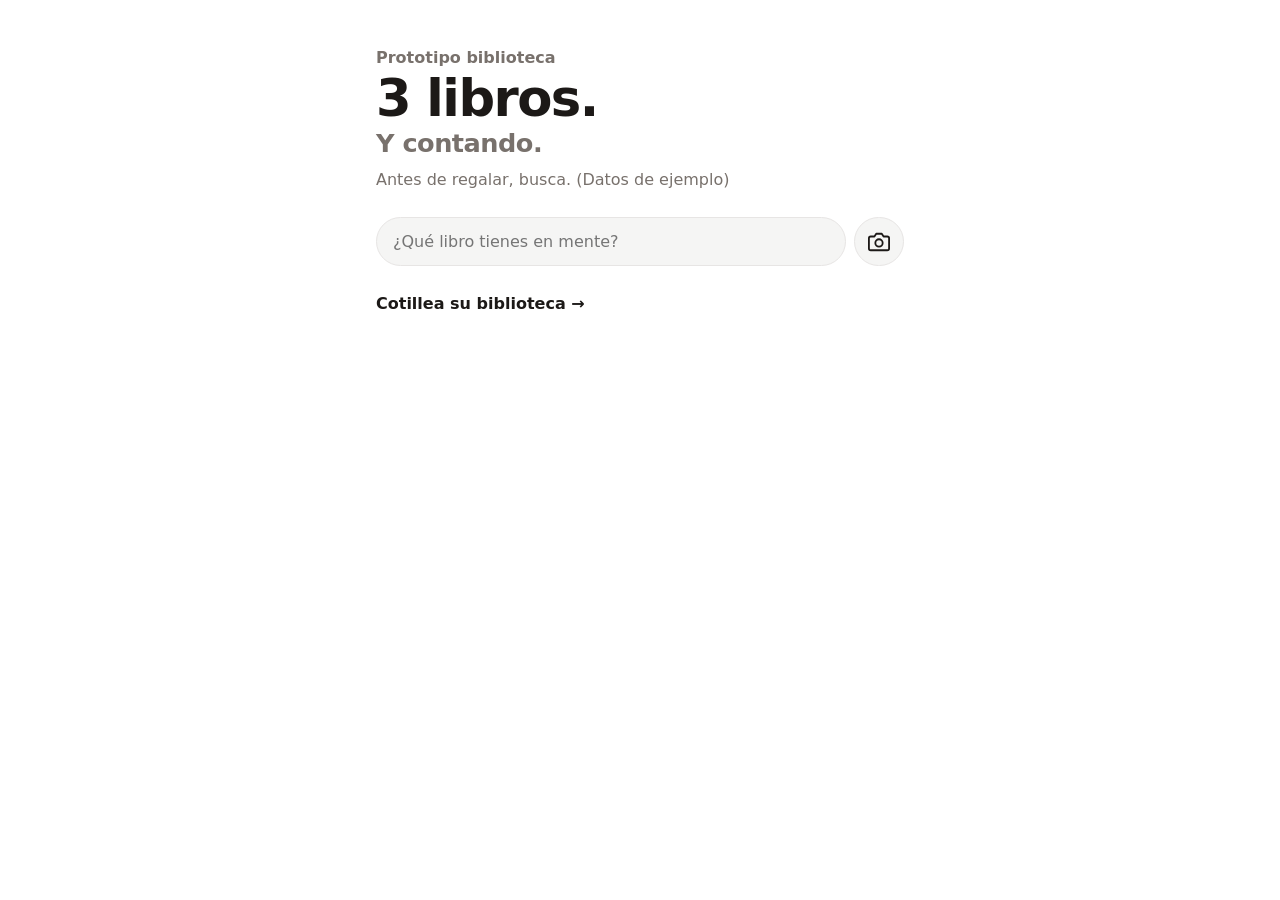
==== index.html @ fa84c727 "Initial commit" ====
<!doctype html>
<html lang="es">
<head>
  <meta charset="utf-8">
  <meta name="viewport" content="width=device-width, initial-scale=1">
  <title>Biblioteca</title>
  <link rel="stylesheet" href="tema.css">
  <link rel="stylesheet" href="estilos.css">
</head>
<body>
  <main>
    <header id="portada">
      <p id="titulo-biblioteca"></p>
      <p id="cifra">…</p>
      <p id="lema">Y contando.</p>
      <p id="resumen" class="suave">Cargando libros…</p>
    </header>

    <form id="buscador" role="search">
      <input id="consulta" type="search" placeholder="¿Qué libro tienes en mente?" autocomplete="off" enterkeyhint="search">
      <button id="camara" type="button" aria-label="Escanear código de barras">
        <svg viewBox="0 0 24 24" width="22" height="22" fill="none" stroke="currentColor" stroke-width="2" stroke-linecap="round" stroke-linejoin="round"><path d="M23 19a2 2 0 0 1-2 2H3a2 2 0 0 1-2-2V8a2 2 0 0 1 2-2h4l2-3h6l2 3h4a2 2 0 0 1 2 2z"/><circle cx="12" cy="13" r="4"/></svg>
      </button>
    </form>

    <div id="escaneado" hidden></div>
    <div id="veredicto" hidden></div>
    <button id="cotillea" type="button" hidden>Cotillea su biblioteca</button>
    <ul id="resultados"></ul>
  </main>

  <div id="escaner" class="capa" hidden>
    <div class="caja">
      <p class="caja-titulo">Dale la vuelta al libro.</p>
      <p class="suave">Enfoca el código de barras de la contraportada.</p>
      <div id="lector"></div>
      <p id="escaner-aviso" class="suave"></p>
      <button id="escaner-cerrar" type="button" class="secundario">Cancelar</button>
    </div>
  </div>

  <div id="formulario" class="capa" hidden>
    <form id="form" class="caja" novalidate>
      <p id="form-titulo" class="caja-titulo">Apúntalo.</p>
      <p id="form-sub" class="suave"></p>
      <div id="form-libro">
        <div class="opciones">
          <label><input type="radio" name="estado" value="Reservado"><span>Se lo voy a regalar</span></label>
          <label><input type="radio" name="estado" value="En casa"><span>Ya está en casa</span></label>
        </div>
        <label class="campo">Título<input name="titulo" maxlength="200" autocomplete="off"></label>
        <label class="campo">Autor<input name="autor" maxlength="200" autocomplete="off"></label>
        <label id="campo-isbn" class="campo">ISBN <span class="suave">· opcional, rellena el resto solo</span><input name="isbn" inputmode="numeric" maxlength="17" autocomplete="off"></label>
      </div>
      <label id="form-nombre" class="campo">Tu nombre <span class="suave">· opcional, solo lo verán los padres</span><input name="nombre" maxlength="60" autocomplete="given-name"></label>
      <p id="form-aviso" class="aviso"></p>
      <button id="form-enviar" type="submit" class="primario">Apuntarlo</button>
      <button id="form-cerrar" type="button" class="secundario">Cancelar</button>
    </form>
  </div>

  <script src="config.js"></script>
  <script src="textos.js"></script>
  <script src="datos-ejemplo.js"></script>
  <script src="app.js"></script>
</body>
</html>
---- tema.css ----
/* Tema visual: colores y tipografía. Cambiar este archivo cambia el aspecto, no el funcionamiento. */
:root {
  --fondo: #ffffff;
  --superficie: #f5f5f4;
  --texto: #1c1917;
  --texto-suave: #78716c;
  --borde: #e7e5e4;
  --acento: #1c1917;

  --en-casa: #15803d;
  --reservado: #b45309;
  --deseo: #7c3aed;
  --no-tiene: #78716c;

  --fuente: system-ui, -apple-system, "Segoe UI", Roboto, sans-serif;
  --radio: 14px;
}
---- estilos.css ----
/* Estructura y disposición. Los colores vienen de tema.css. */
[hidden] { display: none !important; }
* { box-sizing: border-box; }

body {
  margin: 0;
  background: var(--fondo);
  color: var(--texto);
  font-family: var(--fuente);
  -webkit-text-size-adjust: 100%;
}

main {
  max-width: 560px;
  margin: 0 auto;
  padding: 24px 16px 48px;
}

#portada { margin: 24px 0 20px; }
#titulo-biblioteca { font-weight: 600; color: var(--texto-suave); margin: 0 0 6px; }
#titulo-biblioteca:empty { display: none; }
#cifra { font-size: 3.2rem; font-weight: 700; letter-spacing: -0.03em; line-height: 1; margin: 0; }
#lema { font-size: 1.6rem; font-weight: 700; letter-spacing: -0.02em; color: var(--texto-suave); margin: 4px 0 12px; }
.suave { color: var(--texto-suave); margin: 0; }

#cotillea {
  margin: 20px 0 0;
  padding: 0;
  border: 0;
  background: none;
  color: var(--acento);
  font: inherit;
  font-weight: 600;
  cursor: pointer;
}
#cotillea::after { content: " →"; }
#cotillea[aria-expanded="true"]::after { content: " ↑"; }

#buscador {
  display: flex;
  gap: 8px;
  position: sticky;
  top: 0;
  padding: 8px 0;
  background: var(--fondo);
}

#consulta {
  flex: 1;
  min-width: 0;
  font: inherit;
  font-size: 1rem; /* 16px evita el zoom automático en iPhone */
  padding: 14px 16px;
  border: 1px solid var(--borde);
  border-radius: 999px;
  background: var(--superficie);
  color: var(--texto);
}
#consulta:focus { outline: 2px solid var(--acento); outline-offset: 1px; }

#camara {
  flex: none;
  width: 50px;
  border: 1px solid var(--borde);
  border-radius: 999px;
  background: var(--superficie);
  color: var(--texto);
  display: grid;
  place-items: center;
  cursor: pointer;
}

#veredicto {
  margin: 16px 0 8px;
  padding: 14px 16px;
  border-radius: var(--radio);
  background: var(--superficie);
  font-weight: 600;
}
#veredicto small { display: block; font-weight: 400; color: var(--texto-suave); margin-top: 4px; }

#escaneado {
  display: flex;
  gap: 14px;
  align-items: center;
  margin: 16px 0 0;
  color: var(--texto-suave);
  font-size: 0.9rem;
}
#escaneado strong { display: block; color: var(--texto); font-size: 1rem; }

.capa {
  position: fixed;
  inset: 0;
  z-index: 10;
  background: rgb(0 0 0 / 0.6);
  display: grid;
  place-items: center;
  padding: 16px;
  overflow-y: auto;
}
.capa[hidden] { display: none; }
.caja {
  width: 100%;
  max-width: 420px;
  background: var(--fondo);
  border-radius: var(--radio);
  padding: 20px;
  text-align: center;
}
.caja-titulo { font-size: 1.3rem; font-weight: 700; margin: 0 0 4px; }
#lector { margin: 16px 0 8px; border-radius: 10px; overflow: hidden; background: #000; min-height: 200px; }
#lector video { width: 100% !important; display: block; }
#escaner-aviso:empty { display: none; }

.primario, .secundario {
  display: block;
  width: 100%;
  margin-top: 8px;
  padding: 13px 20px;
  border-radius: 999px;
  font: inherit;
  font-weight: 600;
  cursor: pointer;
}
.primario { border: 0; background: var(--acento); color: var(--fondo); }
.primario:disabled { opacity: 0.5; }
.secundario { border: 1px solid var(--borde); background: var(--superficie); color: var(--texto); }

.acciones { margin-top: 12px; }
#veredicto .enlace, .reservar {
  margin-top: 10px;
  padding: 0;
  border: 0;
  background: none;
  color: var(--acento);
  font: inherit;
  font-size: 0.9rem;
  font-weight: 600;
  text-decoration: underline;
  cursor: pointer;
}
.reservar { display: block; margin-top: 8px; }

#form { text-align: left; }
#form .caja-titulo, #form > .suave { text-align: center; }
.opciones { display: flex; gap: 8px; margin: 16px 0 4px; }
.opciones label { flex: 1; }
.opciones input { position: absolute; opacity: 0; }
.opciones span {
  display: block;
  padding: 10px 8px;
  border: 1px solid var(--borde);
  border-radius: 10px;
  text-align: center;
  font-size: 0.9rem;
  font-weight: 600;
  cursor: pointer;
}
.opciones input:checked + span { border-color: var(--acento); background: var(--superficie); outline: 1px solid var(--acento); }
.opciones input:focus-visible + span { outline: 2px solid var(--acento); }
.campo { display: block; margin-top: 12px; font-size: 0.9rem; font-weight: 600; }
.campo .suave { font-weight: 400; }
.campo input {
  display: block;
  width: 100%;
  margin-top: 4px;
  padding: 12px 14px;
  border: 1px solid var(--borde);
  border-radius: 10px;
  background: var(--superficie);
  color: var(--texto);
  font: inherit;
  font-size: 1rem;
  font-weight: 400;
}
.aviso { min-height: 1.2em; margin: 12px 0 0; font-size: 0.9rem; color: var(--reservado); text-align: center; }

#resultados { list-style: none; padding: 0; margin: 8px 0 0; }

.libro {
  display: flex;
  gap: 14px;
  padding: 12px 0;
  border-bottom: 1px solid var(--borde);
}

.portada {
  flex: none;
  width: 56px;
  height: 78px;
  border-radius: 6px;
  background: var(--superficie);
  object-fit: cover;
  display: grid;
  place-items: center;
  font-size: 1.4rem;
  font-weight: 700;
  color: var(--texto-suave);
}

.datos { min-width: 0; }
.datos h2 { font-size: 1rem; margin: 2px 0; }
.datos p { margin: 2px 0; color: var(--texto-suave); font-size: 0.9rem; }

.estado {
  display: inline-block;
  margin-top: 6px;
  padding: 3px 10px;
  border-radius: 999px;
  font-size: 0.8rem;
  font-weight: 600;
  color: #fff;
}
.estado.en-casa { background: var(--en-casa); }
.estado.reservado { background: var(--reservado); }
.estado.lista-deseos { background: var(--deseo); }
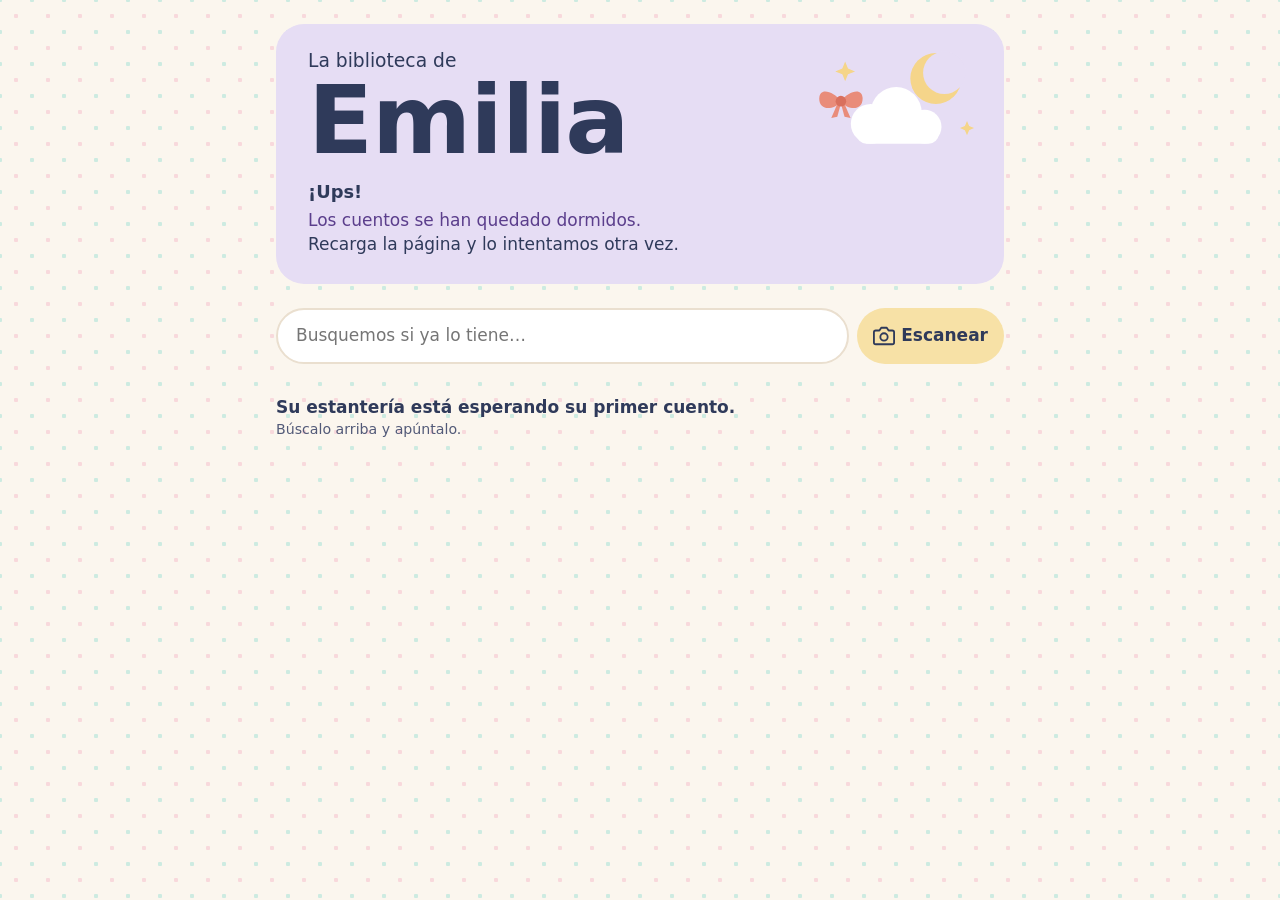
==== commit b6dc21f5: "La biblioteca de Emilia: estética bebé en lila, con lazo, conectada a su Sheet Parte de la versión d" ====
--- a/index.html
+++ b/index.html
@@ -4,58 +4,81 @@
   <meta charset="utf-8">
   <meta name="viewport" content="width=device-width, initial-scale=1">
   <title>Biblioteca</title>
+  <link rel="preconnect" href="https://fonts.googleapis.com">
+  <link rel="preconnect" href="https://fonts.gstatic.com" crossorigin>
+  <link rel="stylesheet" href="https://fonts.googleapis.com/css2?family=Fredoka:wght@500;600&family=Nunito:wght@400;600;700&display=swap">
+  <link rel="stylesheet" href="estilos.css">
   <link rel="stylesheet" href="tema.css">
-  <link rel="stylesheet" href="estilos.css">
 </head>
 <body>
   <main>
     <header id="portada">
-      <p id="titulo-biblioteca"></p>
-      <p id="cifra">…</p>
-      <p id="lema">Y contando.</p>
-      <p id="resumen" class="suave">Cargando libros…</p>
+      <svg class="dibujo" viewBox="0 0 120 90" aria-hidden="true">
+        <circle cx="86" cy="30" r="18" fill="#F5D58A"/>
+        <circle cx="92" cy="26" r="15" fill="#E6DDF4"/>
+        <g fill="#FFFFFF">
+          <circle cx="40" cy="62" r="14"/><circle cx="58" cy="54" r="18"/><circle cx="78" cy="64" r="12"/>
+          <rect x="30" y="62" width="58" height="14" rx="7"/>
+        </g>
+        <g fill="#F5D58A">
+          <path d="M22 18l2 5 5 2-5 2-2 5-2-5-5-2 5-2z"/>
+          <path d="M108 60l1.5 3.5 3.5 1.5-3.5 1.5-1.5 3.5-1.5-3.5-3.5-1.5 3.5-1.5z"/>
+        </g>
+        <g fill="#E98C7A" transform="translate(19 46) scale(1.7) translate(-19 -46)"><!-- lazo -->
+          <path d="M19 46c-3-4-9-6-9-1s6 5 9 1z"/><path d="M19 46c3-4 9-6 9-1s-6 5-9 1z"/>
+          <path d="M18 46l-3 7 2.5-.5L19 47z"/><path d="M20 46l3 7-2.5-.5L19 47z"/>
+          <circle cx="19" cy="46" r="2.2" fill="#D9705E"/>
+        </g>
+      </svg>
+      <h1 id="titulo-biblioteca"></h1>
+      <p id="cifra">Cargando cuentos…</p>
+      <p id="lema">Para leer en brazos ♡</p>
+      <p id="resumen" class="suave"></p>
     </header>
 
     <form id="buscador" role="search">
-      <input id="consulta" type="search" placeholder="¿Qué libro tienes en mente?" autocomplete="off" enterkeyhint="search">
-      <button id="camara" type="button" aria-label="Escanear código de barras">
-        <svg viewBox="0 0 24 24" width="22" height="22" fill="none" stroke="currentColor" stroke-width="2" stroke-linecap="round" stroke-linejoin="round"><path d="M23 19a2 2 0 0 1-2 2H3a2 2 0 0 1-2-2V8a2 2 0 0 1 2-2h4l2-3h6l2 3h4a2 2 0 0 1 2 2z"/><circle cx="12" cy="13" r="4"/></svg>
+      <input id="consulta" type="search" placeholder="Busquemos si ya lo tiene…" autocomplete="off" enterkeyhint="search">
+      <button id="camara" type="button" aria-label="Escanear el código de barras">
+        <svg viewBox="0 0 24 24" width="22" height="22" aria-hidden="true" fill="none" stroke="currentColor" stroke-width="2" stroke-linecap="round" stroke-linejoin="round"><path d="M23 19a2 2 0 0 1-2 2H3a2 2 0 0 1-2-2V8a2 2 0 0 1 2-2h4l2-3h6l2 3h4a2 2 0 0 1 2 2z"/><circle cx="12" cy="13" r="4"/></svg>
+        <span>Escanear</span>
       </button>
     </form>
 
     <div id="escaneado" hidden></div>
     <div id="veredicto" hidden></div>
-    <button id="cotillea" type="button" hidden>Cotillea su biblioteca</button>
-    <ul id="resultados"></ul>
+    <button id="cotillea" type="button" hidden>Ver la estantería</button>
+    <div id="resultados"></div>
   </main>
+
+  <div id="aviso-flotante" role="status" aria-live="polite" hidden></div>
 
   <div id="escaner" class="capa" hidden>
     <div class="caja">
-      <p class="caja-titulo">Dale la vuelta al libro.</p>
-      <p class="suave">Enfoca el código de barras de la contraportada.</p>
+      <p class="caja-titulo">Dale la vuelta al cuento</p>
+      <p class="suave">Busca el código de barras de atrás y enfócalo con calma.</p>
       <div id="lector"></div>
       <p id="escaner-aviso" class="suave"></p>
-      <button id="escaner-cerrar" type="button" class="secundario">Cancelar</button>
+      <button id="escaner-cerrar" type="button" class="secundario">Ahora no</button>
     </div>
   </div>
 
   <div id="formulario" class="capa" hidden>
     <form id="form" class="caja" novalidate>
-      <p id="form-titulo" class="caja-titulo">Apúntalo.</p>
+      <p id="form-titulo" class="caja-titulo">¡Apúntalo!</p>
       <p id="form-sub" class="suave"></p>
       <div id="form-libro">
         <div class="opciones">
           <label><input type="radio" name="estado" value="Reservado"><span>Se lo voy a regalar</span></label>
-          <label><input type="radio" name="estado" value="En casa"><span>Ya está en casa</span></label>
+          <label><input type="radio" name="estado" value="En casa"><span>Ya vive en casa</span></label>
         </div>
-        <label class="campo">Título<input name="titulo" maxlength="200" autocomplete="off"></label>
+        <label class="campo">Título del cuento<input name="titulo" maxlength="200" autocomplete="off"></label>
         <label class="campo">Autor<input name="autor" maxlength="200" autocomplete="off"></label>
-        <label id="campo-isbn" class="campo">ISBN <span class="suave">· opcional, rellena el resto solo</span><input name="isbn" inputmode="numeric" maxlength="17" autocomplete="off"></label>
+        <label id="campo-isbn" class="campo">ISBN <span class="suave">· opcional, el resto se rellena solito</span><input name="isbn" inputmode="numeric" maxlength="17" autocomplete="off"></label>
       </div>
-      <label id="form-nombre" class="campo">Tu nombre <span class="suave">· opcional, solo lo verán los padres</span><input name="nombre" maxlength="60" autocomplete="given-name"></label>
+      <label id="form-nombre" class="campo">Tu nombre <span class="suave">· opcional, solo lo verán en casa</span><input name="nombre" maxlength="60" autocomplete="given-name"></label>
       <p id="form-aviso" class="aviso"></p>
-      <button id="form-enviar" type="submit" class="primario">Apuntarlo</button>
-      <button id="form-cerrar" type="button" class="secundario">Cancelar</button>
+      <button id="form-enviar" type="submit" class="primario">Apuntarlo ♡</button>
+      <button id="form-cerrar" type="button" class="secundario">Ahora no</button>
     </form>
   </div>
 
--- a/estilos.css
+++ b/estilos.css
@@ -2,45 +2,40 @@
 [hidden] { display: none !important; }
 * { box-sizing: border-box; }
 
+/* Base de 17px: más legible para los abuelos. Todo lo demás va en rem. */
+html { font-size: 106.25%; }
+
 body {
   margin: 0;
   background: var(--fondo);
   color: var(--texto);
   font-family: var(--fuente);
+  line-height: 1.4;
   -webkit-text-size-adjust: 100%;
 }
 
 main {
-  max-width: 560px;
+  max-width: 760px;
   margin: 0 auto;
-  padding: 24px 16px 48px;
-}
-
-#portada { margin: 24px 0 20px; }
-#titulo-biblioteca { font-weight: 600; color: var(--texto-suave); margin: 0 0 6px; }
+  padding: 16px 16px 48px;
+}
+
+#portada { margin: 8px 0 16px; }
+#titulo-biblioteca { margin: 0; line-height: 1; }
 #titulo-biblioteca:empty { display: none; }
-#cifra { font-size: 3.2rem; font-weight: 700; letter-spacing: -0.03em; line-height: 1; margin: 0; }
-#lema { font-size: 1.6rem; font-weight: 700; letter-spacing: -0.02em; color: var(--texto-suave); margin: 4px 0 12px; }
+.titulo-pre, .titulo-nombre { display: block; }
+#cifra { margin: 12px 0 0; font-weight: 600; }
+#lema { margin: 4px 0 0; }
+#resumen:empty { display: none; }
 .suave { color: var(--texto-suave); margin: 0; }
 
-#cotillea {
-  margin: 20px 0 0;
-  padding: 0;
-  border: 0;
-  background: none;
-  color: var(--acento);
-  font: inherit;
-  font-weight: 600;
-  cursor: pointer;
-}
-#cotillea::after { content: " →"; }
-#cotillea[aria-expanded="true"]::after { content: " ↑"; }
-
+/* Buscador: arriba y siempre a mano al bajar por la estantería */
 #buscador {
   display: flex;
   gap: 8px;
   position: sticky;
   top: 0;
+  z-index: 5;
   padding: 8px 0;
   background: var(--fondo);
 }
@@ -49,35 +44,44 @@
   flex: 1;
   min-width: 0;
   font: inherit;
-  font-size: 1rem; /* 16px evita el zoom automático en iPhone */
-  padding: 14px 16px;
+  font-size: 1rem; /* más de 16px: evita el zoom automático en iPhone */
+  padding: 14px 18px;
   border: 1px solid var(--borde);
   border-radius: 999px;
   background: var(--superficie);
   color: var(--texto);
 }
 #consulta:focus { outline: 2px solid var(--acento); outline-offset: 1px; }
+/* En móvil el botón Escanear le quita ancho: ajustamos para que la frase quepa entera */
+@media (max-width: 480px) {
+  #consulta { padding: 14px 12px 14px 16px; }
+  #consulta::placeholder { font-size: 0.9rem; }
+  #camara { padding: 0 12px; gap: 4px; }
+}
 
 #camara {
   flex: none;
-  width: 50px;
-  border: 1px solid var(--borde);
-  border-radius: 999px;
-  background: var(--superficie);
-  color: var(--texto);
-  display: grid;
-  place-items: center;
+  display: flex;
+  align-items: center;
+  gap: 6px;
+  padding: 0 16px;
+  border: 1px solid var(--borde);
+  border-radius: 999px;
+  background: var(--superficie);
+  color: var(--texto);
+  font: inherit;
+  font-weight: 600;
   cursor: pointer;
 }
 
 #veredicto {
   margin: 16px 0 8px;
-  padding: 14px 16px;
+  padding: 16px 18px;
   border-radius: var(--radio);
   background: var(--superficie);
   font-weight: 600;
 }
-#veredicto small { display: block; font-weight: 400; color: var(--texto-suave); margin-top: 4px; }
+#veredicto small { display: block; font-weight: 400; color: var(--texto-suave); margin-top: 4px; font-size: 0.95rem; }
 
 #escaneado {
   display: flex;
@@ -85,9 +89,10 @@
   align-items: center;
   margin: 16px 0 0;
   color: var(--texto-suave);
-  font-size: 0.9rem;
+  font-size: 0.95rem;
 }
 #escaneado strong { display: block; color: var(--texto); font-size: 1rem; }
+#escaneado img { width: 56px; height: 78px; object-fit: cover; border-radius: 8px; }
 
 .capa {
   position: fixed;
@@ -102,7 +107,7 @@
 .capa[hidden] { display: none; }
 .caja {
   width: 100%;
-  max-width: 420px;
+  max-width: 440px;
   background: var(--fondo);
   border-radius: var(--radio);
   padding: 20px;
@@ -128,19 +133,36 @@
 .secundario { border: 1px solid var(--borde); background: var(--superficie); color: var(--texto); }
 
 .acciones { margin-top: 12px; }
-#veredicto .enlace, .reservar {
+#veredicto .volver { display: block; margin-top: 14px; }
+
+#aviso-flotante {
+  position: fixed;
+  left: 50%;
+  bottom: 20px;
+  z-index: 20;
+  width: calc(100% - 32px);
+  max-width: 420px;
+  transform: translateX(-50%);
+  padding: 14px 18px;
+  border-radius: var(--radio);
+  background: var(--superficie);
+  box-shadow: 0 6px 20px rgb(0 0 0 / 0.18);
+  font-weight: 600;
+}
+#aviso-flotante small { display: block; font-weight: 400; color: var(--texto-suave); margin-top: 2px; font-size: 0.95rem; }
+
+#veredicto .enlace {
   margin-top: 10px;
   padding: 0;
   border: 0;
   background: none;
   color: var(--acento);
   font: inherit;
-  font-size: 0.9rem;
+  font-size: 0.95rem;
   font-weight: 600;
   text-decoration: underline;
   cursor: pointer;
 }
-.reservar { display: block; margin-top: 8px; }
 
 #form { text-align: left; }
 #form .caja-titulo, #form > .suave { text-align: center; }
@@ -153,13 +175,13 @@
   border: 1px solid var(--borde);
   border-radius: 10px;
   text-align: center;
-  font-size: 0.9rem;
+  font-size: 0.95rem;
   font-weight: 600;
   cursor: pointer;
 }
 .opciones input:checked + span { border-color: var(--acento); background: var(--superficie); outline: 1px solid var(--acento); }
 .opciones input:focus-visible + span { outline: 2px solid var(--acento); }
-.campo { display: block; margin-top: 12px; font-size: 0.9rem; font-weight: 600; }
+.campo { display: block; margin-top: 12px; font-size: 0.95rem; font-weight: 600; }
 .campo .suave { font-weight: 400; }
 .campo input {
   display: block;
@@ -174,11 +196,55 @@
   font-size: 1rem;
   font-weight: 400;
 }
-.aviso { min-height: 1.2em; margin: 12px 0 0; font-size: 0.9rem; color: var(--reservado); text-align: center; }
-
-#resultados { list-style: none; padding: 0; margin: 8px 0 0; }
+.aviso { min-height: 1.2em; margin: 12px 0 0; font-size: 0.95rem; color: var(--acento); text-align: center; }
+
+/* --- Estantería: botón para abrirla, secciones y lista de cuentos --- */
+
+#cotillea {
+  display: block;
+  margin: 20px auto 0;
+  padding: 12px 22px;
+  border: 0;
+  border-radius: 999px;
+  background: var(--superficie);
+  color: var(--acento);
+  font: inherit;
+  font-weight: 600;
+  cursor: pointer;
+}
+#cotillea::after { content: " →"; }
+#cotillea[aria-expanded="true"]::after { content: " ↑"; }
+
+/* Filtros: botones grandes que se reparten en varias líneas si no caben */
+.filtros { display: flex; flex-wrap: wrap; gap: 8px; margin: 20px 0 4px; }
+.filtro {
+  display: inline-flex;
+  align-items: center;
+  gap: 6px;
+  padding: 9px 14px;
+  border: 2px solid var(--borde);
+  border-radius: 999px;
+  background: var(--superficie);
+  color: var(--texto);
+  font: inherit;
+  font-size: 0.95rem;
+  font-weight: 600;
+  cursor: pointer;
+}
+.filtro[aria-pressed="true"] { border-color: var(--acento); }
+.filtro .cuenta { padding: 0 8px; }
+
+.seccion { margin-top: 24px; }
+.seccion h2 { display: flex; align-items: center; gap: 8px; margin: 0 0 10px; font-size: 1.2rem; }
+.cuenta { padding: 1px 10px; border-radius: 999px; font-size: 0.9rem; }
+.vacia { margin: 24px 0; font-weight: 600; }
+.vacia small { display: block; font-weight: 400; color: var(--texto-suave); }
+
+.lista-libros { list-style: none; margin: 12px 0 0; padding: 0; }
+.seccion .lista-libros { margin-top: 0; }
 
 .libro {
+  position: relative;
   display: flex;
   gap: 14px;
   padding: 12px 0;
@@ -186,32 +252,44 @@
 }
 
 .portada {
+  position: relative;
   flex: none;
-  width: 56px;
-  height: 78px;
-  border-radius: 6px;
-  background: var(--superficie);
-  object-fit: cover;
+  width: 64px;
+  height: 88px;
+  overflow: hidden;
   display: grid;
   place-items: center;
-  font-size: 1.4rem;
-  font-weight: 700;
+  background: var(--superficie);
+}
+.portada img { position: absolute; inset: 0; width: 100%; height: 100%; object-fit: cover; }
+.inicial { font-size: 1.5rem; font-weight: 700; }
+
+.datos { min-width: 0; flex: 1; padding-right: 44px; } /* hueco para el lápiz */
+.datos h3 { margin: 2px 0; font-size: 1.05rem; line-height: 1.25; overflow-wrap: anywhere; }
+.autor, .nota { margin: 2px 0; font-size: 0.9rem; color: var(--texto-suave); overflow-wrap: anywhere; }
+
+/* Editar: discreto, en la esquina de la tarjeta */
+.editar {
+  position: absolute;
+  top: 8px;
+  right: 8px;
+  width: 40px;
+  height: 40px;
+  display: grid;
+  place-items: center;
+  border: 0;
+  border-radius: 50%;
+  background: transparent;
   color: var(--texto-suave);
-}
-
-.datos { min-width: 0; }
-.datos h2 { font-size: 1rem; margin: 2px 0; }
-.datos p { margin: 2px 0; color: var(--texto-suave); font-size: 0.9rem; }
+  cursor: pointer;
+}
 
 .estado {
   display: inline-block;
   margin-top: 6px;
   padding: 3px 10px;
   border-radius: 999px;
-  font-size: 0.8rem;
-  font-weight: 600;
-  color: #fff;
-}
-.estado.en-casa { background: var(--en-casa); }
-.estado.reservado { background: var(--reservado); }
-.estado.lista-deseos { background: var(--deseo); }
+  font-size: 0.9rem;
+  font-weight: 700;
+}
+.regalar { width: auto; margin-top: 10px; padding: 10px 18px; font-size: 0.95rem; }
--- a/tema.css
+++ b/tema.css
@@ -1,17 +1,107 @@
-/* Tema visual: colores y tipografía. Cambiar este archivo cambia el aspecto, no el funcionamiento. */
+/* Estética «bebé» en lila: crema, pasteles empolvados, formas redondas y blanditas. */
 :root {
-  --fondo: #ffffff;
-  --superficie: #f5f5f4;
-  --texto: #1c1917;
-  --texto-suave: #78716c;
-  --borde: #e7e5e4;
-  --acento: #1c1917;
+  --fondo: #FBF6EE;
+  --superficie: #FFFFFF;
+  --texto: #2F3A5A;
+  --texto-suave: #525A78;  /* 6,8:1 sobre blanco, 5,2:1 sobre el rosa */
+  --borde: #EADFCF;
+  --acento: #B13F2C;      /* coral oscuro: legible sobre blanco y sobre rosa */
 
-  --en-casa: #15803d;
-  --reservado: #b45309;
-  --deseo: #7c3aed;
-  --no-tiene: #78716c;
+  --menta: #CDEBE1;
+  --rosa: #F8D9DC;
+  --mostaza: #F7E1A6;
+  --cielo: #D3E4F4;
+  --coral: #F4B4A4;
+  --lila: #E6DDF4;
 
-  --fuente: system-ui, -apple-system, "Segoe UI", Roboto, sans-serif;
-  --radio: 14px;
+  --fuente: "Nunito", system-ui, sans-serif;
+  --fuente-titulos: "Fredoka", "Nunito", system-ui, sans-serif;
+  --radio: 22px;
 }
+
+/* Lunares suaves de fondo */
+body {
+  background-color: var(--fondo);
+  background-image:
+    radial-gradient(var(--rosa) 2px, transparent 2.5px),
+    radial-gradient(var(--menta) 2px, transparent 2.5px);
+  background-size: 32px 32px;
+  background-position: 0 0, 16px 16px;
+}
+
+h1, h2, h3, #lema, .caja-titulo, #veredicto, #cotillea, .primario, .secundario, .opciones span, #camara, .inicial, .cuenta, .filtro {
+  font-family: var(--fuente-titulos);
+}
+
+/* Cabecera: Celia es lo más grande de la página */
+#portada {
+  position: relative;
+  overflow: hidden;
+  padding: 24px 20px 22px;
+  border-radius: 28px;
+  background: var(--lila);
+}
+#portada .dibujo { position: absolute; top: 8px; right: 6px; width: 120px; }
+@media (min-width: 640px) { #portada { padding: 28px 32px; } #portada .dibujo { width: 170px; top: 12px; right: 20px; } }
+#titulo-biblioteca, #cifra, #lema, #portada .suave { position: relative; }
+#titulo-biblioteca { max-width: 72%; }
+.titulo-pre { font-size: 1.1rem; font-weight: 500; margin-bottom: 2px; }
+.titulo-nombre { font-size: clamp(3.4rem, 17vw, 5.6rem); font-weight: 600; letter-spacing: -0.01em; overflow-wrap: anywhere; }
+#cifra { font-size: 1.05rem; }
+#lema { font-size: 1rem; font-weight: 500; color: #5B3E8C; } /* 6,4:1 sobre el lila */
+#portada .suave { color: var(--texto); }
+
+/* Buscador */
+#consulta { border: 2px solid var(--borde); }
+#consulta:focus { outline: none; border-color: var(--acento); }
+#camara { background: var(--mostaza); border: 0; color: var(--texto); }
+
+/* Respuestas */
+#veredicto { box-shadow: 0 3px 0 var(--borde); font-size: 1.1rem; }
+#veredicto small { font-family: var(--fuente); }
+#escaneado { background: var(--superficie); border-radius: var(--radio); padding: 12px; }
+#aviso-flotante { font-family: var(--fuente-titulos); border: 2px solid var(--menta); }
+#aviso-flotante small { font-family: var(--fuente); }
+
+/* Estantería */
+#cotillea { box-shadow: 0 3px 0 var(--borde); }
+.filtro { font-weight: 500; box-shadow: 0 2px 0 var(--borde); }
+.filtro[aria-pressed="true"] { background: var(--lila); }
+.filtro[aria-pressed="true"] .cuenta { box-shadow: none; }
+.seccion h2 { font-weight: 600; }
+.cuenta { background: var(--superficie); box-shadow: 0 2px 0 var(--borde); font-weight: 500; }
+
+.libro {
+  margin-bottom: 10px;
+  padding: 12px;
+  border: 0;
+  border-radius: var(--radio);
+  background: var(--superficie);
+  box-shadow: 0 3px 0 var(--borde);
+}
+.libro h3 { font-weight: 600; }
+.portada { border-radius: 14px; }
+.inicial { color: var(--texto); font-weight: 600; }
+.libro:nth-child(4n+1) .portada { background: var(--menta); }
+.libro:nth-child(4n+2) .portada { background: var(--mostaza); }
+.libro:nth-child(4n+3) .portada { background: var(--cielo); }
+.libro:nth-child(4n+4) .portada { background: var(--coral); }
+
+/* Etiquetas de estado en pastel, con texto oscuro para que se lean bien */
+.estado.en-casa { background: var(--menta); color: #1E5A4C; }
+.estado.reservado { background: var(--mostaza); color: #6B4A00; }
+.estado.lista-deseos { background: var(--rosa); color: #8E2E44; }
+.estado.sin-estado { background: var(--fondo); color: var(--texto-suave); }
+
+/* Botones redonditos con sombra de juguete */
+.primario { background: var(--acento); color: #fff; box-shadow: 0 3px 0 #7E2A1C; }
+.primario:active { transform: translateY(2px); box-shadow: 0 1px 0 #7E2A1C; }
+.secundario { background: var(--superficie); border: 2px solid var(--borde); }
+
+/* Ventanas */
+.caja { border-radius: 28px; }
+.caja-titulo { font-weight: 600; font-size: 1.4rem; }
+.opciones span { border: 2px solid var(--borde); border-radius: 16px; font-weight: 500; }
+.opciones input:checked + span { background: var(--lila); border-color: var(--acento); outline: none; }
+.campo input { background: var(--fondo); border: 2px solid var(--borde); }
+.campo input:focus { outline: none; border-color: var(--acento); }
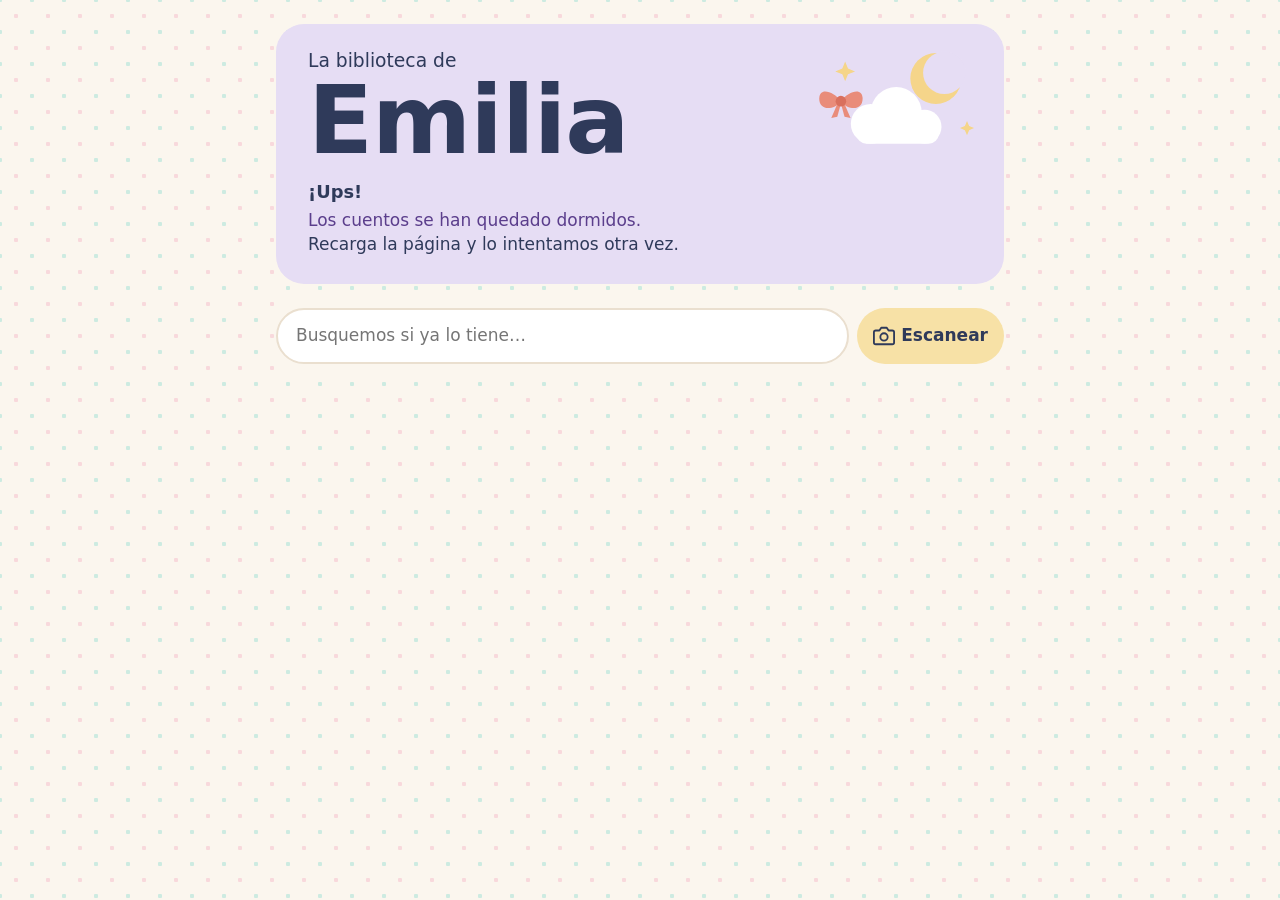
==== commit 06ed7de6: "Contraseña de la casa: página de entrada y comprobación en el script del Sheet La contraseña se guar" ====
--- a/index.html
+++ b/index.html
@@ -35,6 +35,16 @@
       <p id="lema">Para leer en brazos ♡</p>
       <p id="resumen" class="suave"></p>
     </header>
+
+    <form id="acceso" hidden>
+      <p class="caja-titulo">Esta estantería es de la familia</p>
+      <p class="suave">Escribe la contraseña de la casa para entrar. Solo te la pediremos una vez.</p>
+      <label class="campo">Contraseña de la casa
+        <input id="clave" type="text" autocomplete="off" autocapitalize="none" autocorrect="off" spellcheck="false" enterkeyhint="go">
+      </label>
+      <p id="acceso-aviso" class="aviso" role="alert"></p>
+      <button id="acceso-entrar" type="submit" class="primario">Entrar</button>
+    </form>
 
     <form id="buscador" role="search">
       <input id="consulta" type="search" placeholder="Busquemos si ya lo tiene…" autocomplete="off" enterkeyhint="search">
--- a/estilos.css
+++ b/estilos.css
@@ -28,6 +28,12 @@
 #lema { margin: 4px 0 0; }
 #resumen:empty { display: none; }
 .suave { color: var(--texto-suave); margin: 0; }
+
+/* Página de entrada con la contraseña de la casa */
+#acceso { max-width: 440px; margin: 8px auto 0; padding: 22px 20px; border-radius: var(--radio); background: var(--superficie); text-align: center; }
+#acceso .campo { text-align: left; }
+body.bloqueada #buscador, body.bloqueada #escaneado, body.bloqueada #veredicto,
+body.bloqueada #cotillea, body.bloqueada #resultados, body.bloqueada #lema { display: none; }
 
 /* Buscador: arriba y siempre a mano al bajar por la estantería */
 #buscador {
--- a/tema.css
+++ b/tema.css
@@ -98,6 +98,9 @@
 .primario:active { transform: translateY(2px); box-shadow: 0 1px 0 #7E2A1C; }
 .secundario { background: var(--superficie); border: 2px solid var(--borde); }
 
+/* Entrada */
+#acceso { box-shadow: 0 3px 0 var(--borde); }
+
 /* Ventanas */
 .caja { border-radius: 28px; }
 .caja-titulo { font-weight: 600; font-size: 1.4rem; }
